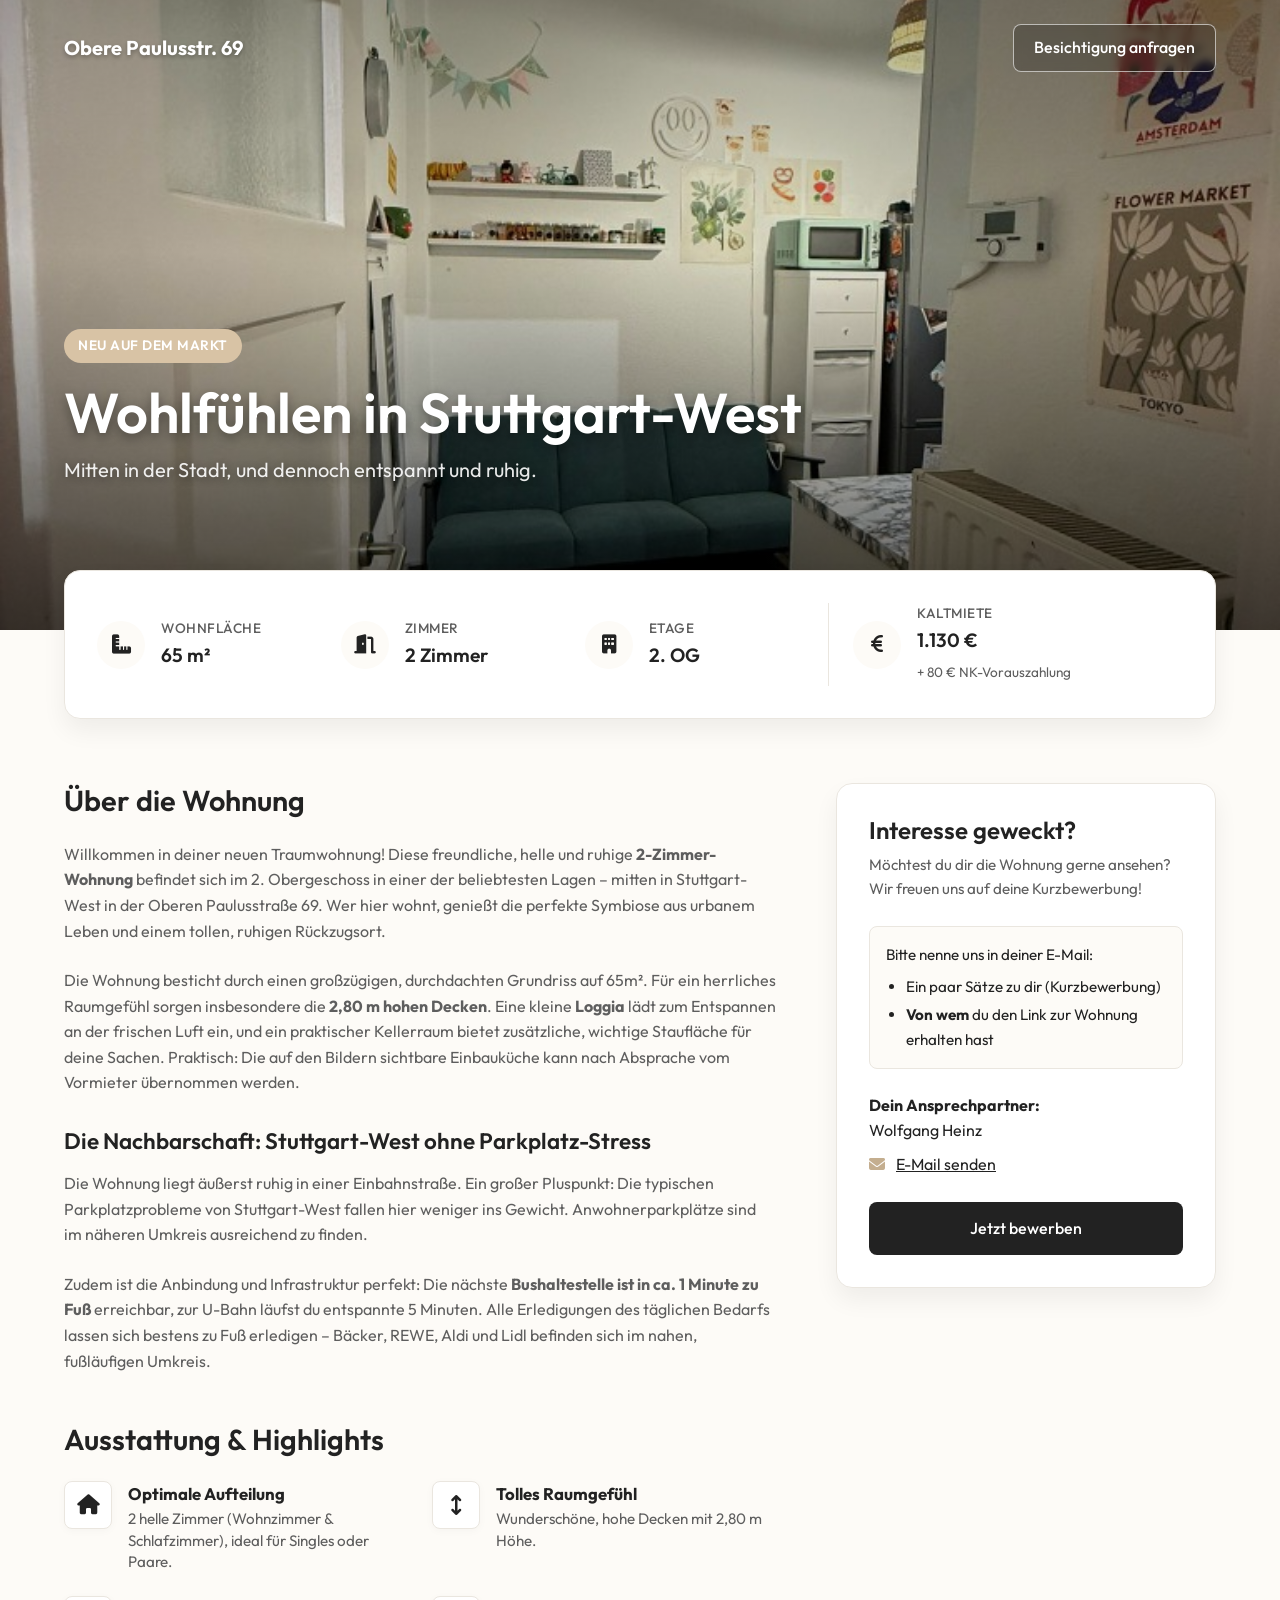
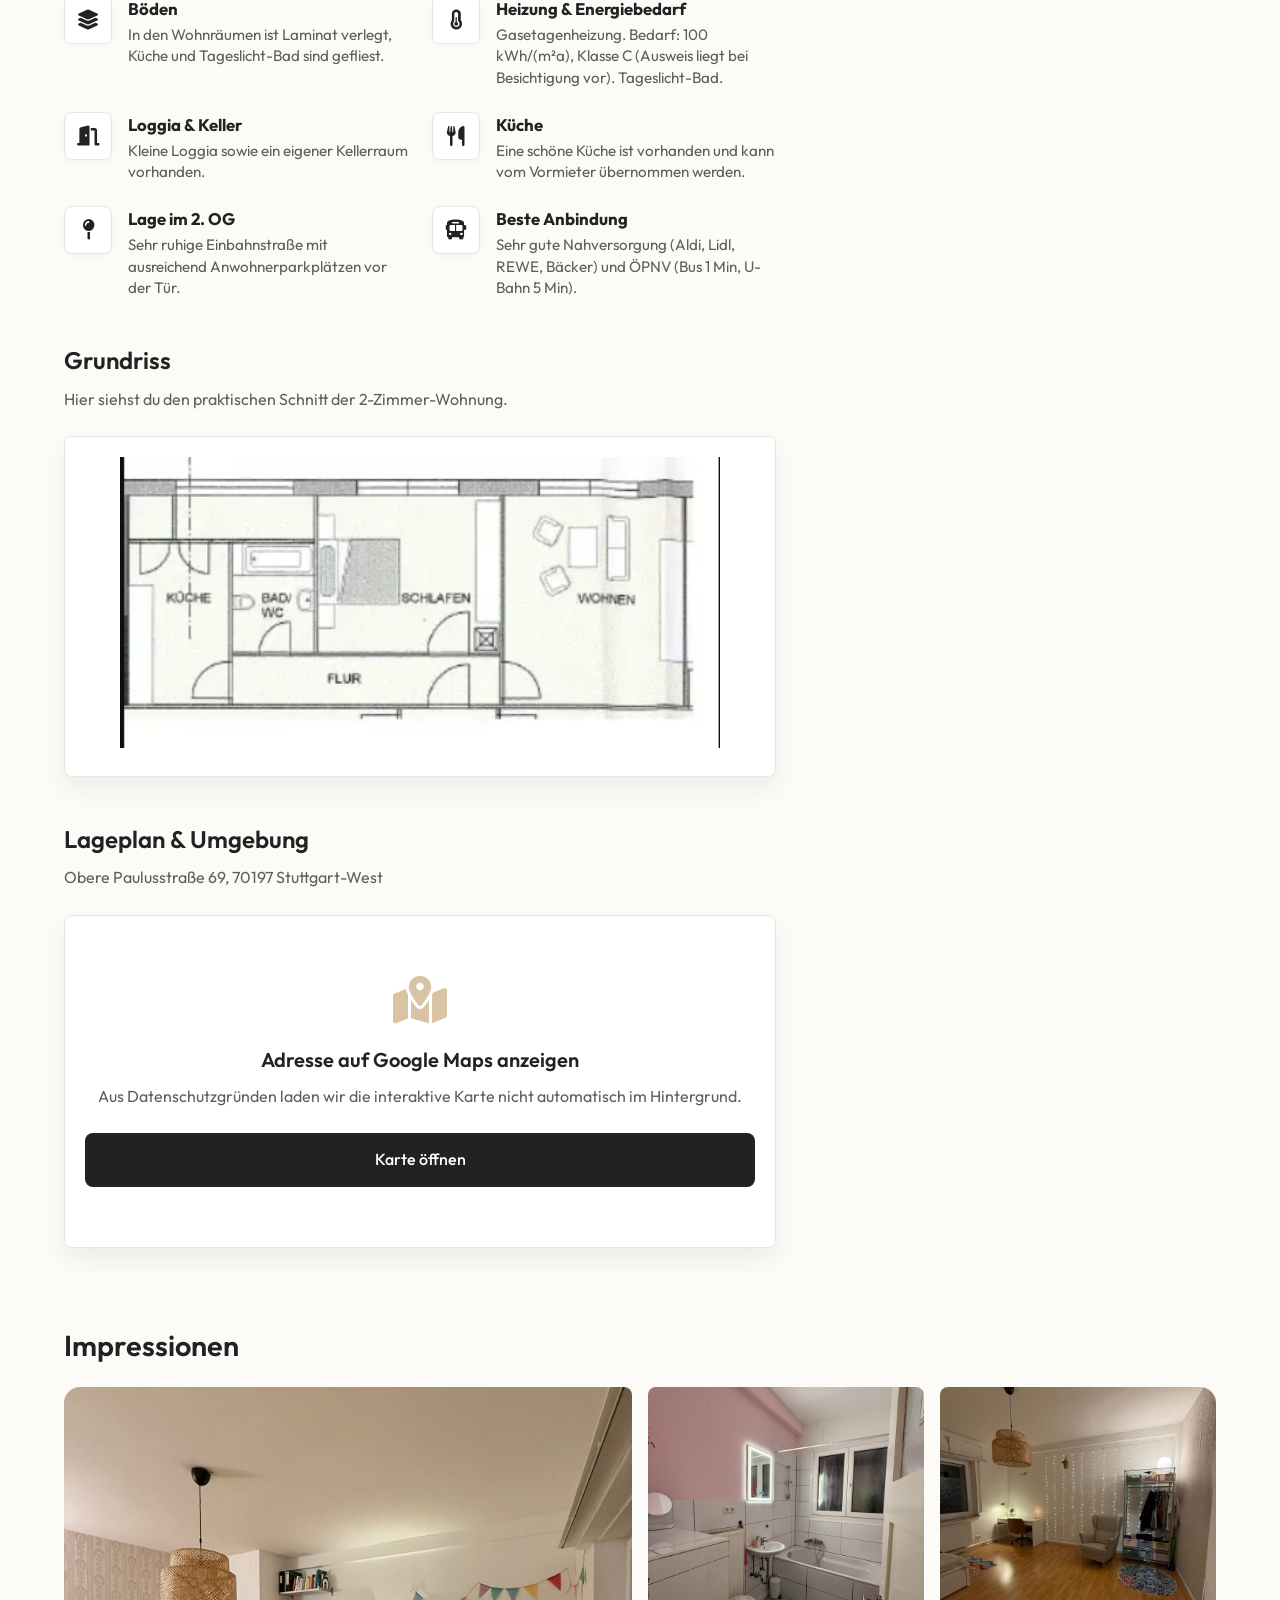
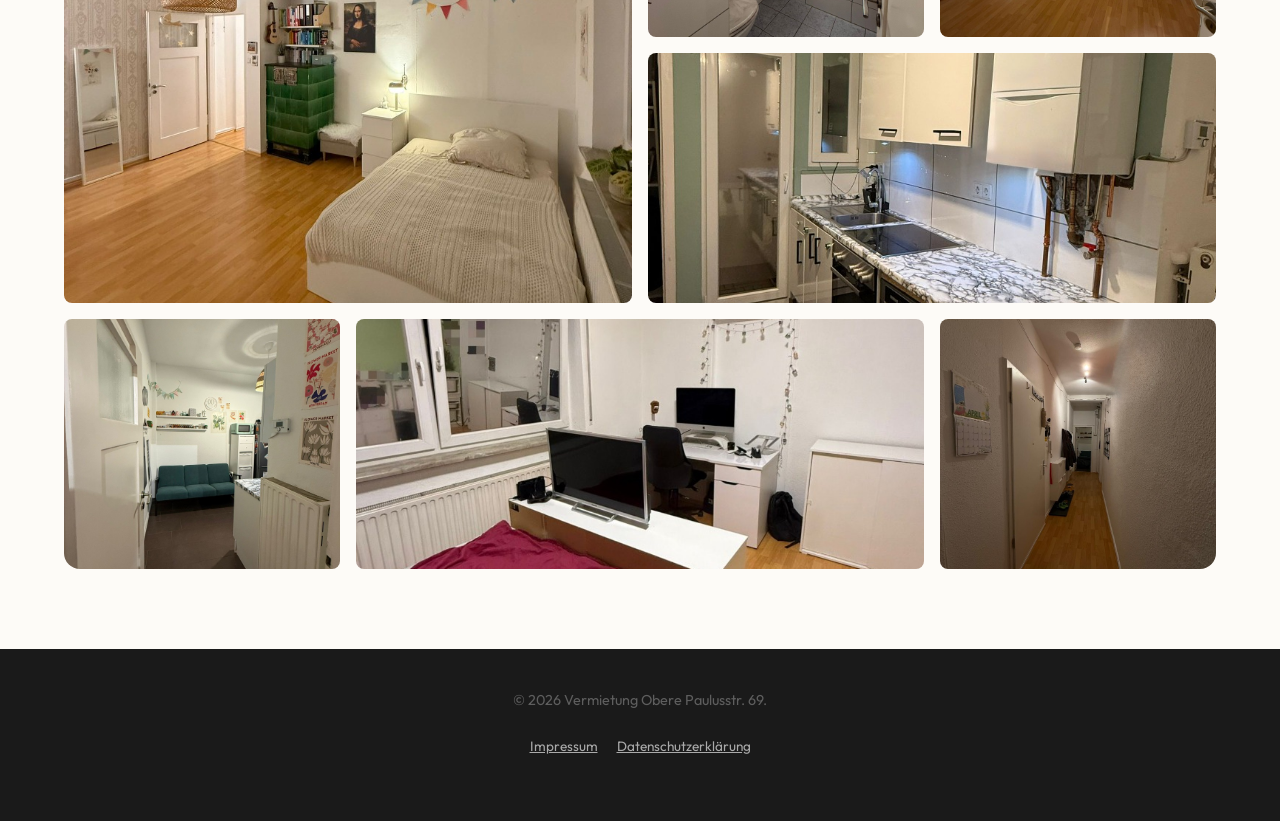
==== index.html @ cc0430ce "init property landingpage" ====
<!DOCTYPE html>
<html lang="de">
<head>
    <meta charset="UTF-8">
    <meta name="viewport" content="width=device-width, initial-scale=1.0">
    
    <!-- Open Graph (WhatsApp / iMessage Vorschaubild) -->
    <meta property="og:title" content="Traumwohnung in Stuttgart-West | 65m² | 2 Zimmer">
    <meta property="og:description" content="Moderne, helle 2-Zimmer-Wohnung im 2. OG in Stuttgart-West. 65qm, hohe Decken, Loggia. Jetzt ansehen!">
    <!-- WICHTIG: Ersetze 'DEINE_DOMAIN.de' durch die finale Webadresse, damit WhatsApp das Bild findet -->
    <meta property="og:image" content="https://DEINE_DOMAIN.de/hero_apartment_1775661954087.png">
    
    <title>Wohlfühlen in Stuttgart-West – Deine neue Traumwohnung</title>
    <meta name="description" content="Helle und ruhige 2-Zimmer-Wohnung, 65qm, 2. OG in Stuttgart-West (Obere Paulusstr. 69). Loggia, Keller, 2,8m Decken, Gasetagenheizung.">
    <!-- Google Fonts -->
    <link rel="preconnect" href="https://fonts.googleapis.com">
    <link rel="preconnect" href="https://fonts.gstatic.com" crossorigin>
    <link href="https://fonts.googleapis.com/css2?family=Outfit:wght@300;400;500;600;700&display=swap" rel="stylesheet">
    <!-- Font Awesome for Icons -->
    <link rel="stylesheet" href="https://cdnjs.cloudflare.com/ajax/libs/font-awesome/6.4.0/css/all.min.css">
    <!-- Custom CSS -->
    <link rel="stylesheet" href="styles.css">
</head>
<body>

    <!-- Header / Nav (Optional, minimalist) -->
    <header class="navbar">
        <div class="container nav-content">
            <div class="logo">Obere Paulusstr. 69</div>
            <a href="#kontakt" class="btn-primary-outline">Besichtigung anfragen</a>
        </div>
    </header>

    <!-- Hero Section -->
    <section class="hero">
        <div class="hero-image-container">
            <!-- Using Image 1 as Hero -->
            <img src="media__1775661708270.jpg" alt="Helles Wohnzimmer in Stuttgart-West" class="hero-image">
            <div class="hero-overlay"></div>
            <div class="hero-content container">
                <span class="badge">Neu auf dem Markt</span>
                <h1>Wohlfühlen in Stuttgart-West</h1>
                <p class="hero-subtitle">Mitten in der Stadt, und dennoch entspannt und ruhig.</p>
            </div>
        </div>
    </section>

    <!-- Quick Facts Box -->
    <div class="container">
        <div class="quick-facts">
            <div class="fact-item">
                <div class="fact-icon"><i class="fa-solid fa-ruler-combined"></i></div>
                <div class="fact-text">
                    <span class="fact-label">Wohnfläche</span>
                    <span class="fact-value">65 m²</span>
                </div>
            </div>
            <div class="fact-item">
                <div class="fact-icon"><i class="fa-solid fa-door-open"></i></div>
                <div class="fact-text">
                    <span class="fact-label">Zimmer</span>
                    <span class="fact-value">2 Zimmer</span>
                </div>
            </div>
            <div class="fact-item">
                <div class="fact-icon"><i class="fa-solid fa-building"></i></div>
                <div class="fact-text">
                    <span class="fact-label">Etage</span>
                    <span class="fact-value">2. OG</span>
                </div>
            </div>
            <div class="fact-item fact-price">
                <div class="fact-icon"><i class="fa-solid fa-euro-sign"></i></div>
                <div class="fact-text">
                    <span class="fact-label">Kaltmiete</span>
                    <span class="fact-value">1.130 € <br><small>+ 80 € NK-Vorauszahlung</small></span>
                </div>
            </div>
        </div>
    </div>

    <!-- Main Content Area -->
    <main class="container main-layout">
        <div class="content-left">
            <!-- Beschreibung -->
            <section class="description-section">
                <h2>Über die Wohnung</h2>
                <p>Willkommen in deiner neuen Traumwohnung! Diese freundliche, helle und ruhige <strong>2-Zimmer-Wohnung</strong> befindet sich im 2. Obergeschoss in einer der beliebtesten Lagen – mitten in Stuttgart-West in der Oberen Paulusstraße 69. Wer hier wohnt, genießt die perfekte Symbiose aus urbanem Leben und einem tollen, ruhigen Rückzugsort.</p>
                <p>Die Wohnung besticht durch einen großzügigen, durchdachten Grundriss auf 65m². Für ein herrliches Raumgefühl sorgen insbesondere die <strong>2,80 m hohen Decken</strong>. Eine kleine <strong>Loggia</strong> lädt zum Entspannen an der frischen Luft ein, und ein praktischer Kellerraum bietet zusätzliche, wichtige Staufläche für deine Sachen. Praktisch: Die auf den Bildern sichtbare Einbauküche kann nach Absprache vom Vormieter übernommen werden.</p>
                
                <h3>Die Nachbarschaft: Stuttgart-West ohne Parkplatz-Stress</h3>
                <p>Die Wohnung liegt äußerst ruhig in einer Einbahnstraße. Ein großer Pluspunkt: Die typischen Parkplatzprobleme von Stuttgart-West fallen hier weniger ins Gewicht. Anwohnerparkplätze sind im näheren Umkreis ausreichend zu finden.</p>
                <p>Zudem ist die Anbindung und Infrastruktur perfekt: Die nächste <strong>Bushaltestelle ist in ca. 1 Minute zu Fuß</strong> erreichbar, zur U-Bahn läufst du entspannte 5 Minuten. Alle Erledigungen des täglichen Bedarfs lassen sich bestens zu Fuß erledigen – Bäcker, REWE, Aldi und Lidl befinden sich im nahen, fußläufigen Umkreis.</p>
            </section>

            <!-- Ausstattungs-Liste -->
            <section class="features-section">
                <h2>Ausstattung & Highlights</h2>
                <div class="features-grid">
                    <div class="feature-item">
                        <i class="fa-solid fa-house"></i>
                        <div class="feature-content">
                            <strong>Optimale Aufteilung</strong>
                            <span>2 helle Zimmer (Wohnzimmer & Schlafzimmer), ideal für Singles oder Paare.</span>
                        </div>
                    </div>
                    <div class="feature-item">
                        <i class="fa-solid fa-arrows-up-down"></i>
                        <div class="feature-content">
                            <strong>Tolles Raumgefühl</strong>
                            <span>Wunderschöne, hohe Decken mit 2,80 m Höhe.</span>
                        </div>
                    </div>
                    <div class="feature-item">
                        <i class="fa-solid fa-layer-group"></i>
                        <div class="feature-content">
                            <strong>Böden</strong>
                            <span>In den Wohnräumen ist Laminat verlegt, Küche und Tageslicht-Bad sind gefliest.</span>
                        </div>
                    </div>
                    <div class="feature-item">
                        <i class="fa-solid fa-temperature-half"></i>
                        <div class="feature-content">
                            <strong>Heizung & Energiebedarf</strong>
                            <span>Gasetagenheizung. Bedarf: 100 kWh/(m²a), Klasse C (Ausweis liegt bei Besichtigung vor). Tageslicht-Bad.</span>
                        </div>
                    </div>
                    <div class="feature-item">
                        <i class="fa-solid fa-door-open"></i>
                        <div class="feature-content">
                            <strong>Loggia & Keller</strong>
                            <span>Kleine Loggia sowie ein eigener Kellerraum vorhanden.</span>
                        </div>
                    </div>
                    <div class="feature-item">
                        <i class="fa-solid fa-utensils"></i>
                        <div class="feature-content">
                            <strong>Küche</strong>
                            <span>Eine schöne Küche ist vorhanden und kann vom Vormieter übernommen werden.</span>
                        </div>
                    </div>
                    <div class="feature-item">
                        <i class="fa-solid fa-map-pin"></i>
                        <div class="feature-content">
                            <strong>Lage im 2. OG</strong>
                            <span>Sehr ruhige Einbahnstraße mit ausreichend Anwohnerparkplätzen vor der Tür.</span>
                        </div>
                    </div>
                    <div class="feature-item">
                        <i class="fa-solid fa-bus"></i>
                        <div class="feature-content">
                            <strong>Beste Anbindung</strong>
                            <span>Sehr gute Nahversorgung (Aldi, Lidl, REWE, Bäcker) und ÖPNV (Bus 1 Min, U-Bahn 5 Min).</span>
                        </div>
                    </div>
                </div>
            </section>

            <!-- Grundriss -->
            <section class="floorplan-section" style="margin-top: 48px;">
                <h2>Grundriss</h2>
                <p>Hier siehst du den praktischen Schnitt der 2-Zimmer-Wohnung.</p>
                <div style="border-radius: 8px; overflow: hidden; box-shadow: var(--box-shadow); border: 1px solid var(--border-color); text-align: center; background-color: white; padding: 20px;">
                    <img src="media__1775673850440.png" alt="Grundriss der Wohnung" style="width: 100%; max-width: 600px; display: inline-block;">
                </div>
            </section>

            <!-- Lageplan -->
            <section class="map-section" style="margin-top: 48px;">
                <h2>Lageplan & Umgebung</h2>
                <p>Obere Paulusstraße 69, 70197 Stuttgart-West</p>
                <div style="border-radius: 8px; overflow: hidden; box-shadow: var(--box-shadow); border: 1px solid var(--border-color); background-color: var(--surface-color); text-align: center; padding: 60px 20px;">
                    <i class="fa-solid fa-map-location-dot" style="font-size: 3rem; color: var(--accent-color); margin-bottom: 24px;"></i>
                    <h3 style="margin-bottom: 12px; font-size: 1.25rem;">Adresse auf Google Maps anzeigen</h3>
                    <p style="color: var(--text-secondary); margin-bottom: 24px;">Aus Datenschutzgründen laden wir die interaktive Karte nicht automatisch im Hintergrund.</p>
                    <a href="https://maps.google.com/maps?q=Obere+Paulusstra%C3%9Fe+69,+70197+Stuttgart" target="_blank" rel="noopener noreferrer" class="btn-primary" style="display: inline-block;">Karte öffnen</a>
                </div>
            </section>
        </div>

        <div class="content-right" id="kontakt">
            <!-- Kontakt Box -->
            <div class="contact-card">
                <h3>Interesse geweckt?</h3>
                <p>Möchtest du dir die Wohnung gerne ansehen? Wir freuen uns auf deine Kurzbewerbung!</p>
                
                <div style="margin-top: 20px; margin-bottom: 24px; font-size: 0.95rem; background-color: var(--bg-color); padding: 16px; border-radius: 8px; border: 1px solid var(--border-color);">
                    Bitte nenne uns in deiner E-Mail:
                    <ul style="margin-top: 8px; padding-left: 20px; color: var(--text-primary);">
                        <li style="margin-bottom: 4px;">Ein paar Sätze zu dir (Kurzbewerbung)</li>
                        <li><strong>Von wem</strong> du den Link zur Wohnung erhalten hast</li>
                    </ul>
                </div>
                
                <div style="margin-bottom: 24px;">
                    <strong>Dein Ansprechpartner:</strong><br>
                    Wolfgang Heinz<br>
                    <span style="display:inline-block; margin-top: 8px;">
                        <i class="fa-solid fa-envelope" style="color: var(--accent-hover);"></i> 
                        <a href="mailto:wohnung@b-log.de?subject=Bewerbung%20Wohnung%20Obere%20Paulusstr.%2069&body=Hallo%20Herr%20Heinz%2C%0D%0A%0D%0Aich%20interessiere%20mich%20f%C3%BCr%20die%20Wohnung.%0D%0A%0D%0A---%0D%0AMeine%20Kurzbewerbung%3A%0D%0A(bitte%20hier%20ausf%C3%BCllen)%0D%0A%0D%0A%0D%0AIch%20wurde%20auf%20die%20Wohnung%20aufmerksam%20gemacht%20von%20(Vorname%20Nachname)%3A%0D%0A...%0D%0A---%0D%0A%0D%0AViele%20Gr%C3%BC%C3%9Fe%0D%0A" style="color: var(--text-primary); text-decoration: underline; margin-left: 8px;">E-Mail senden</a>
                    </span>
                </div>
                
                <a href="mailto:wohnung@b-log.de?subject=Bewerbung%20Wohnung%20Obere%20Paulusstr.%2069&body=Hallo%20Herr%20Heinz%2C%0D%0A%0D%0Aich%20interessiere%20mich%20f%C3%BCr%20die%20Wohnung.%0D%0A%0D%0A---%0D%0AMeine%20Kurzbewerbung%3A%0D%0A(bitte%20hier%20ausf%C3%BCllen)%0D%0A%0D%0A%0D%0AIch%20wurde%20auf%20die%20Wohnung%20aufmerksam%20gemacht%20von%20(Vorname%20Nachname)%3A%0D%0A...%0D%0A---%0D%0A%0D%0AViele%20Gr%C3%BC%C3%9Fe%0D%0A" class="btn-primary" style="display: block; text-align: center;">Jetzt bewerben</a>
            </div>
        </div>
    </main>

    <!-- Bilder-Galerie -->
    <section class="gallery-section container">
        <h2>Impressionen</h2>
        <div class="gallery-grid">
            <div class="gallery-item item-main">
                <img src="media__1775661708303.jpg" alt="Wohndetail">
            </div>
            <div class="gallery-item">
                <img src="media__1775661708313.jpg" alt="Wohndetail">
            </div>
            <div class="gallery-item">
                <img src="media__1775661708344.jpg" alt="Wohndetail">
            </div>
            <div class="gallery-item item-wide">
                <img src="media__1775661708350.jpg" alt="Wohndetail">
            </div>
            <div class="gallery-item">
                <img src="media__1775661708270.jpg" alt="Wohndetail">
            </div>
            <div class="gallery-item item-wide">
                <img src="media__1775674872232.jpg" alt="Wohndetail">
            </div>
            <div class="gallery-item">
                <img src="media__1775674937672.jpg" alt="Wohndetail">
            </div>
        </div>
    </section>

    <!-- Footer -->
    <footer>
        <div class="container">
            <p>&copy; 2026 Vermietung Obere Paulusstr. 69.</p>
            <p style="margin-top: 8px; font-size: 0.85rem;">
                <a href="impressum.html" style="color: #aaa; margin-right: 16px; text-decoration: underline;">Impressum</a>
                <a href="datenschutz.html" style="color: #aaa; text-decoration: underline;">Datenschutzerklärung</a>
            </p>
        </div>
    </footer>

</body>
</html>
---- styles.css ----
/* CSS Variables for elegant Airbnb/Real-Estate modern look */
:root {
    --bg-color: #fdfbf7;        /* Warm white background */
    --surface-color: #ffffff;   /* Pure white for cards */
    --text-primary: #222222;    /* Anthracite for primary text */
    --text-secondary: #5e5e5e;  /* Lighter grey for secondary text */
    --accent-color: #d8c3a5;    /* Soft beige/sand accent */
    --accent-hover: #c4ae8f;
    --border-color: #eae6df;
    --border-radius: 16px;
    --box-shadow: 0 12px 24px rgba(0, 0, 0, 0.06);
    --transition: all 0.3s ease;
}

* {
    margin: 0;
    padding: 0;
    box-sizing: border-box;
}

body {
    font-family: 'Outfit', sans-serif;
    background-color: var(--bg-color);
    color: var(--text-primary);
    line-height: 1.6;
    -webkit-font-smoothing: antialiased;
}

h1, h2, h3, h4 {
    font-weight: 600;
    line-height: 1.2;
    margin-bottom: 0.5em;
    color: var(--text-primary);
}

p {
    margin-bottom: 1.5rem;
    color: var(--text-secondary);
}

a {
    text-decoration: none;
    color: var(--text-primary);
}

.container {
    max-width: 1200px;
    margin: 0 auto;
    padding: 0 24px;
}

/* Base Buttons */
.btn-primary, .btn-primary-outline {
    display: inline-block;
    padding: 14px 24px;
    border-radius: 8px;
    font-weight: 500;
    font-size: 1rem;
    cursor: pointer;
    transition: var(--transition);
    text-align: center;
    border: none;
}

.btn-primary {
    background-color: var(--text-primary);
    color: #fff;
    width: 100%;
}

.btn-primary:hover {
    background-color: #000;
    transform: translateY(-2px);
}

.btn-primary-outline {
    background-color: transparent;
    border: 1px solid var(--border-color);
    color: var(--text-primary);
    padding: 10px 20px;
}

.btn-primary-outline:hover {
    border-color: var(--text-primary);
    background-color: #fafafa;
}

/* Navigation */
.navbar {
    position: absolute;
    top: 0;
    width: 100%;
    z-index: 10;
    padding: 24px 0;
}

.nav-content {
    display: flex;
    justify-content: space-between;
    align-items: center;
}

.logo {
    font-size: 1.25rem;
    font-weight: 700;
    color: #fff;
    text-shadow: 0 2px 4px rgba(0,0,0,0.3);
}

.navbar .btn-primary-outline {
    color: #fff;
    border-color: rgba(255,255,255,0.6);
    background-color: rgba(0,0,0,0.2);
    backdrop-filter: blur(4px);
}
.navbar .btn-primary-outline:hover {
    background-color: #fff;
    color: var(--text-primary);
    border-color: #fff;
}

/* Hero Section */
.hero {
    position: relative;
    height: 70vh;
    min-height: 500px;
    margin-bottom: -60px; /* Pull quick facts up */
}

.hero-image-container {
    width: 100%;
    height: 100%;
    position: relative;
}

.hero-image {
    width: 100%;
    height: 100%;
    object-fit: cover;
}

.hero-overlay {
    position: absolute;
    top: 0;
    left: 0;
    width: 100%;
    height: 100%;
    background: linear-gradient(to bottom, rgba(0,0,0,0.3) 0%, rgba(0,0,0,0.1) 40%, rgba(0,0,0,0.6) 100%);
}

.hero-content {
    position: absolute;
    bottom: 120px;
    left: 0;
    right: 0;
    color: #fff;
}

.badge {
    background-color: var(--accent-color);
    color: #fff;
    padding: 6px 14px;
    border-radius: 20px;
    font-size: 0.85rem;
    font-weight: 600;
    text-transform: uppercase;
    letter-spacing: 0.5px;
    display: inline-block;
    margin-bottom: 16px;
}

.hero h1 {
    color: #fff;
    font-size: 3.5rem;
    margin-bottom: 8px;
    text-shadow: 0 4px 12px rgba(0,0,0,0.4);
}

.hero-subtitle {
    font-size: 1.25rem;
    color: rgba(255,255,255,0.9);
    text-shadow: 0 2px 8px rgba(0,0,0,0.4);
}

/* Quick Facts */
.quick-facts {
    position: relative;
    z-index: 5;
    background-color: var(--surface-color);
    border-radius: var(--border-radius);
    padding: 32px;
    box-shadow: var(--box-shadow);
    display: flex;
    justify-content: space-between;
    flex-wrap: wrap;
    gap: 24px;
    border: 1px solid var(--border-color);
}

.fact-item {
    display: flex;
    align-items: center;
    gap: 16px;
    flex: 1;
    min-width: 180px;
}

.fact-item.fact-price {
    flex: 1.5;
    border-left: 1px solid var(--border-color);
    padding-left: 24px;
}

.fact-icon {
    width: 48px;
    height: 48px;
    background-color: var(--bg-color);
    border-radius: 50%;
    display: flex;
    align-items: center;
    justify-content: center;
    font-size: 1.2rem;
    color: var(--text-primary);
}

.fact-text {
    display: flex;
    flex-direction: column;
}

.fact-label {
    font-size: 0.85rem;
    color: var(--text-secondary);
    text-transform: uppercase;
    letter-spacing: 0.5px;
    font-weight: 500;
}

.fact-value {
    font-size: 1.2rem;
    font-weight: 600;
    color: var(--text-primary);
}
.fact-value small {
    font-size: 0.85rem;
    font-weight: 400;
    color: var(--text-secondary);
}

/* Main Layout */
.main-layout {
    display: flex;
    gap: 60px;
    margin-top: 64px;
    margin-bottom: 80px;
}

.content-left {
    flex: 1;
}

.content-right {
    width: 380px;
    flex-shrink: 0;
}

/* Description & Features */
.description-section h2, .features-section h2 {
    font-size: 1.8rem;
    margin-bottom: 24px;
}

.description-section h3 {
    font-size: 1.4rem;
    margin-top: 32px;
    margin-bottom: 16px;
}

.features-section {
    margin-top: 48px;
}

.features-grid {
    display: grid;
    grid-template-columns: repeat(auto-fit, minmax(260px, 1fr));
    gap: 24px;
    margin-top: 16px;
}

.feature-item {
    display: flex;
    align-items: flex-start;
    gap: 16px;
}

.feature-item i {
    font-size: 1.25rem;
    color: var(--text-primary);
    background-color: var(--surface-color);
    border: 1px solid var(--border-color);
    border-radius: 8px;
    width: 48px;
    height: 48px;
    display: flex;
    align-items: center;
    justify-content: center;
    flex-shrink: 0;
    box-shadow: 0 2px 8px rgba(0,0,0,0.03);
}

.feature-content {
    display: flex;
    flex-direction: column;
    gap: 4px;
    padding-top: 2px;
}

.feature-content strong {
    font-size: 1.05rem;
    color: var(--text-primary);
    line-height: 1.3;
}

.feature-content span {
    font-size: 0.95rem;
    color: var(--text-secondary);
    line-height: 1.4;
}

/* Contact Card */
.contact-card {
    background-color: var(--surface-color);
    border: 1px solid var(--border-color);
    border-radius: var(--border-radius);
    padding: 32px;
    box-shadow: var(--box-shadow);
    position: sticky;
    top: 32px;
}

.contact-card h3 {
    font-size: 1.5rem;
    margin-bottom: 8px;
}

.contact-card > p {
    font-size: 0.95rem;
    margin-bottom: 24px;
}

.form-group {
    margin-bottom: 20px;
}

.form-group label {
    display: block;
    font-size: 0.9rem;
    font-weight: 500;
    margin-bottom: 8px;
}

.form-group input,
.form-group textarea {
    width: 100%;
    padding: 12px 16px;
    border: 1px solid var(--border-color);
    border-radius: 8px;
    font-family: inherit;
    font-size: 1rem;
    background-color: var(--bg-color);
    transition: var(--transition);
}

.form-group input:focus,
.form-group textarea:focus {
    outline: none;
    border-color: var(--text-primary);
    background-color: #fff;
}

.form-disclaimer {
    font-size: 0.8rem;
    text-align: center;
    margin-top: 16px;
    margin-bottom: 0;
}

/* Gallery Section */
.gallery-section {
    margin-bottom: 80px;
}

.gallery-section h2 {
    font-size: 1.8rem;
    margin-bottom: 24px;
}

.gallery-grid {
    display: grid;
    grid-template-columns: repeat(4, 1fr);
    grid-auto-rows: 250px;
    gap: 16px;
    border-radius: var(--border-radius);
    overflow: hidden;
}

.gallery-item {
    position: relative;
    overflow: hidden;
    border-radius: 8px;
}

.gallery-item img {
    width: 100%;
    height: 100%;
    object-fit: cover;
    transition: transform 0.5s ease;
}

.gallery-item:hover img {
    transform: scale(1.05);
}

/* Masonry approximation */
.item-main {
    grid-column: span 2;
    grid-row: span 2;
}
.item-wide {
    grid-column: span 2;
}

/* Footer */
footer {
    background-color: #1a1a1a;
    color: #888;
    padding: 40px 0;
    text-align: center;
    font-size: 0.9rem;
}

/* Responsive Design */
@media (max-width: 1024px) {
    .main-layout {
        flex-direction: column;
    }
    .content-right {
        width: 100%;
    }
    .contact-card {
        position: relative;
        top: 0;
    }
    .fact-item.fact-price {
        border-left: none;
        padding-left: 0;
    }
}

@media (max-width: 768px) {
    .hero h1 {
        font-size: 2.5rem;
    }
    .quick-facts {
        padding: 24px;
        flex-direction: column;
    }
    .fact-item {
        width: 100%;
    }
    .gallery-grid {
        grid-template-columns: 1fr 1fr;
        grid-auto-rows: 200px;
    }
    .item-main, .item-wide {
        grid-column: span 2;
    }
}

@media (max-width: 480px) {
    .gallery-grid {
        grid-template-columns: 1fr;
    }
    .item-main, .item-wide {
        grid-column: span 1;
    }
}
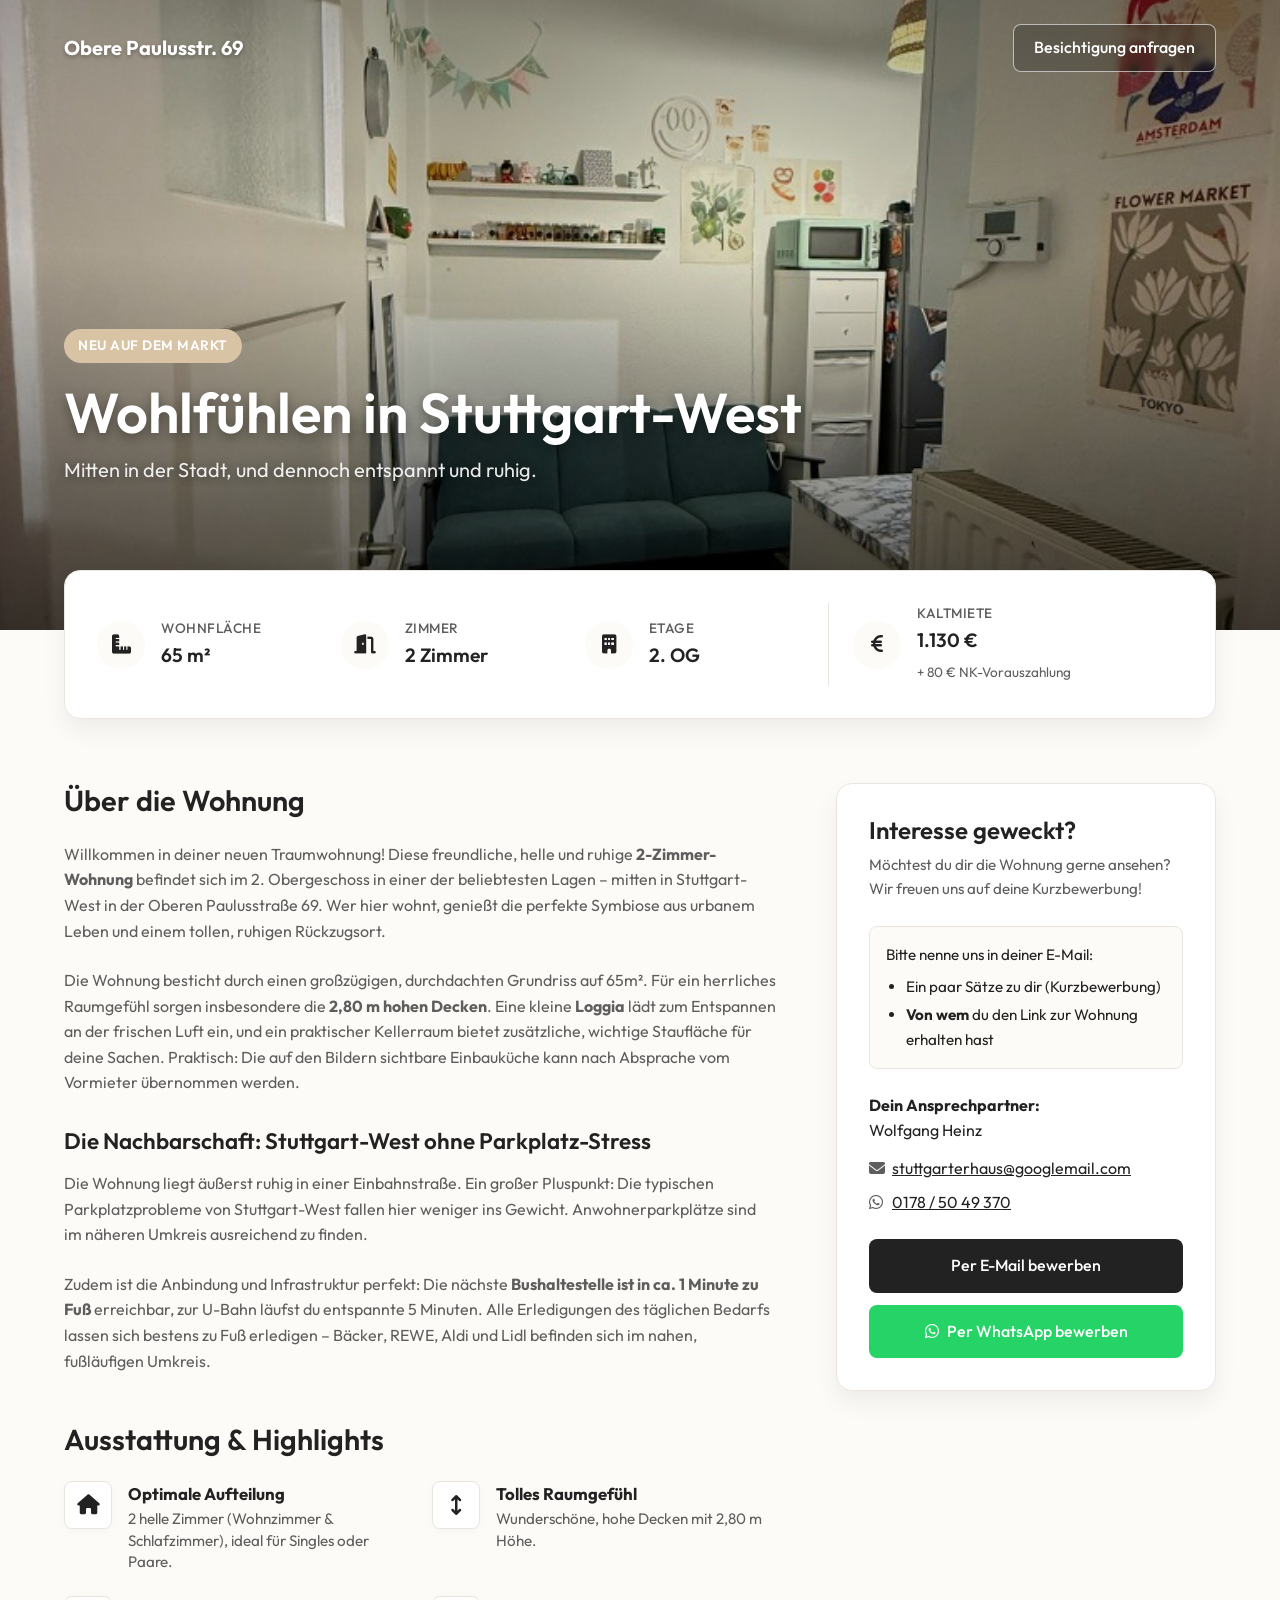
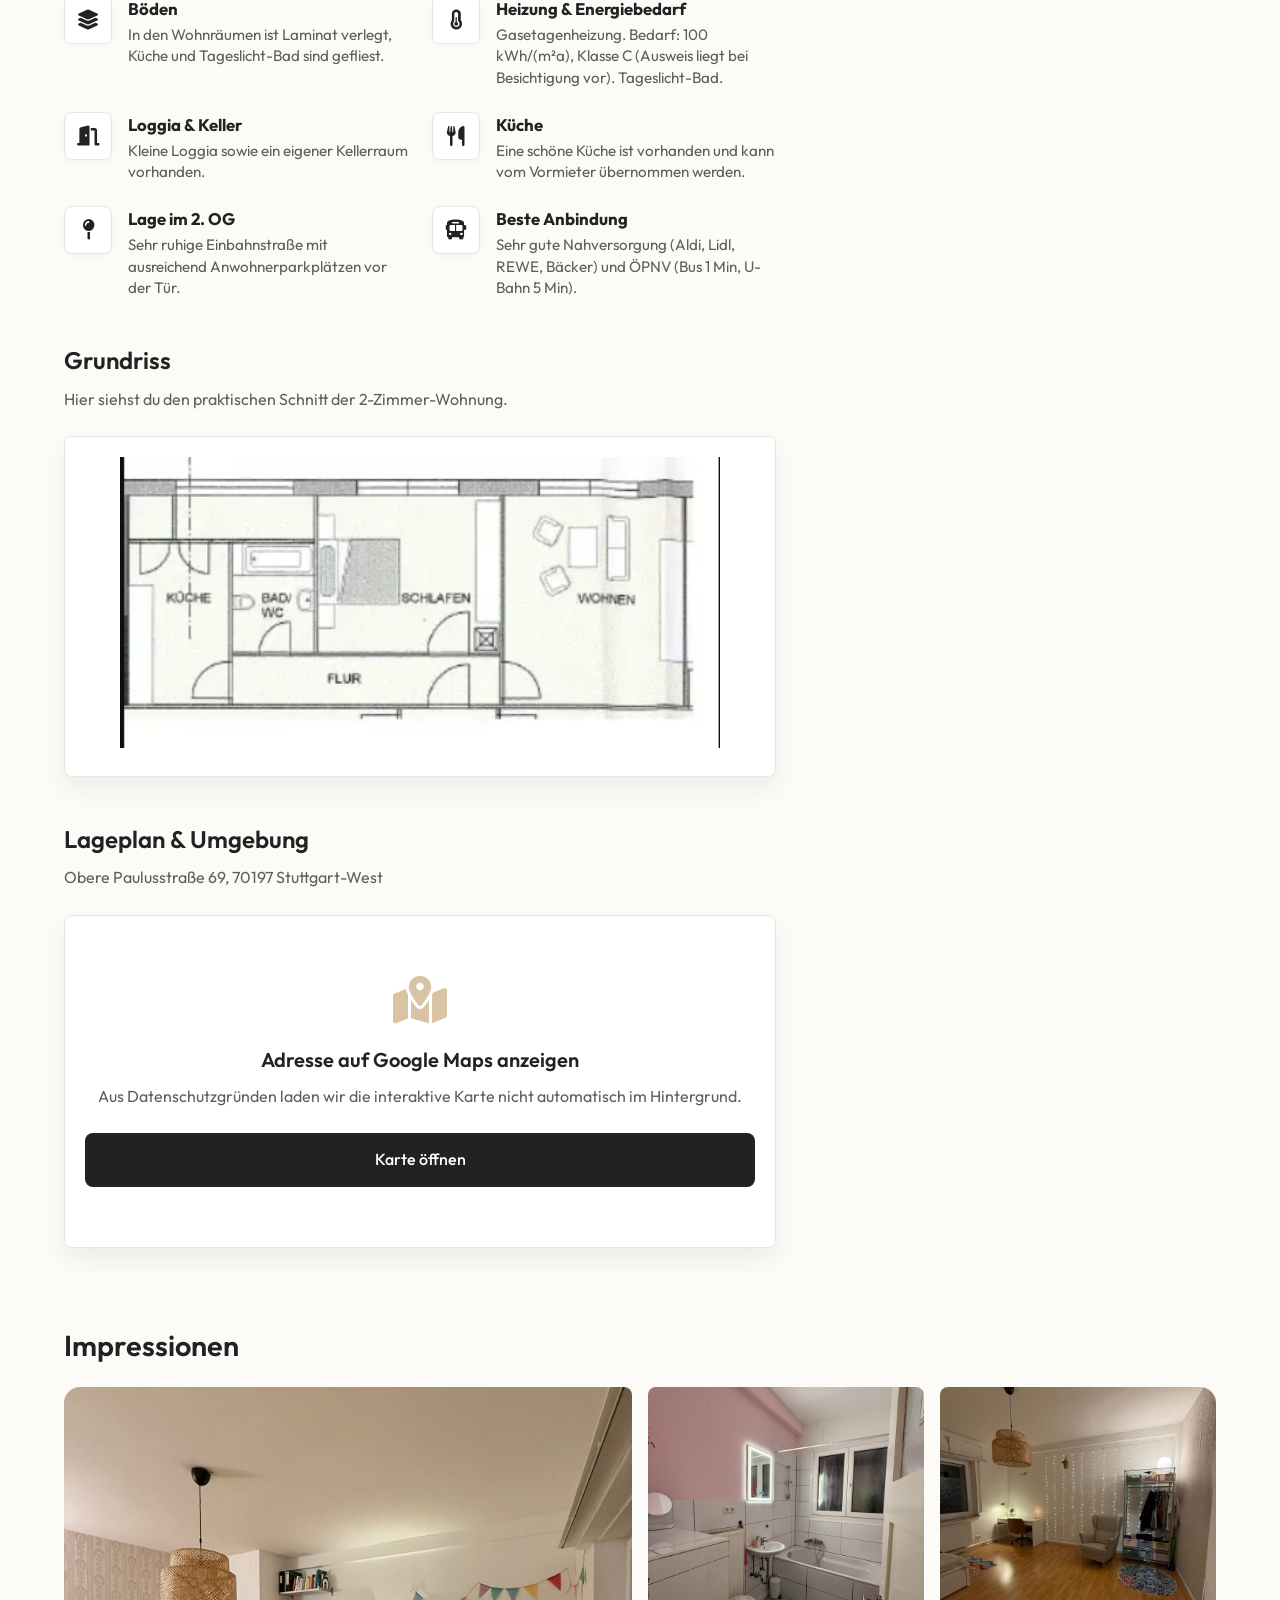
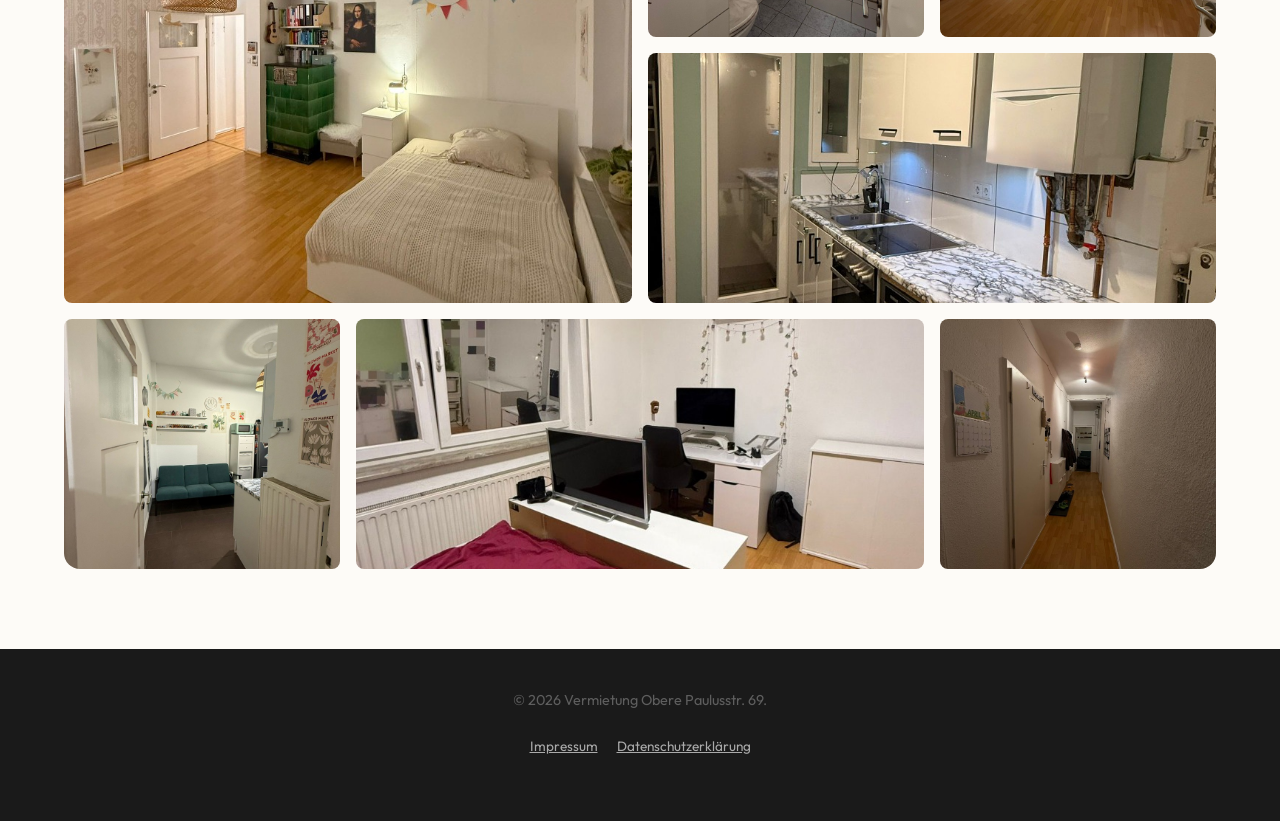
==== commit 3b6d493c: "Add WhatsApp contact option" ====
--- a/index.html
+++ b/index.html
@@ -195,13 +195,25 @@
                 <div style="margin-bottom: 24px;">
                     <strong>Dein Ansprechpartner:</strong><br>
                     Wolfgang Heinz<br>
-                    <span style="display:inline-block; margin-top: 8px;">
-                        <i class="fa-solid fa-envelope" style="color: var(--accent-hover);"></i> 
-                        <a href="mailto:wohnung@b-log.de?subject=Bewerbung%20Wohnung%20Obere%20Paulusstr.%2069&body=Hallo%20Herr%20Heinz%2C%0D%0A%0D%0Aich%20interessiere%20mich%20f%C3%BCr%20die%20Wohnung.%0D%0A%0D%0A---%0D%0AMeine%20Kurzbewerbung%3A%0D%0A(bitte%20hier%20ausf%C3%BCllen)%0D%0A%0D%0A%0D%0AIch%20wurde%20auf%20die%20Wohnung%20aufmerksam%20gemacht%20von%20(Vorname%20Nachname)%3A%0D%0A...%0D%0A---%0D%0A%0D%0AViele%20Gr%C3%BC%C3%9Fe%0D%0A" style="color: var(--text-primary); text-decoration: underline; margin-left: 8px;">E-Mail senden</a>
-                    </span>
-                </div>
-                
-                <a href="mailto:wohnung@b-log.de?subject=Bewerbung%20Wohnung%20Obere%20Paulusstr.%2069&body=Hallo%20Herr%20Heinz%2C%0D%0A%0D%0Aich%20interessiere%20mich%20f%C3%BCr%20die%20Wohnung.%0D%0A%0D%0A---%0D%0AMeine%20Kurzbewerbung%3A%0D%0A(bitte%20hier%20ausf%C3%BCllen)%0D%0A%0D%0A%0D%0AIch%20wurde%20auf%20die%20Wohnung%20aufmerksam%20gemacht%20von%20(Vorname%20Nachname)%3A%0D%0A...%0D%0A---%0D%0A%0D%0AViele%20Gr%C3%BC%C3%9Fe%0D%0A" class="btn-primary" style="display: block; text-align: center;">Jetzt bewerben</a>
+                    <div style="margin-top: 12px; display: flex; flex-direction: column; gap: 8px;">
+                        <span>
+                            <i class="fa-solid fa-envelope" style="color: var(--text-secondary); width: 20px;"></i> 
+                            <a href="mailto:stuttgarterhaus@googlemail.com?subject=Bewerbung%20Wohnung%20Obere%20Paulusstr.%2069&body=Hallo%20Herr%20Heinz%2C%0D%0A%0D%0Aich%20interessiere%20mich%20f%C3%BCr%20die%20Wohnung.%0D%0A%0D%0A---%0D%0AMeine%20Kurzbewerbung%3A%0D%0A(bitte%20hier%20ausf%C3%BCllen)%0D%0A%0D%0A%0D%0AIch%20wurde%20auf%20die%20Wohnung%20aufmerksam%20gemacht%20von%20(Vorname%20Nachname)%3A%0D%0A...%0D%0A---%0D%0A%0D%0AViele%20Gr%C3%BC%C3%9Fe%0D%0A" style="color: var(--text-primary); text-decoration: underline;">stuttgarterhaus@googlemail.com</a>
+                        </span>
+                        <span>
+                            <i class="fa-brands fa-whatsapp" style="color: var(--text-secondary); width: 20px;"></i> 
+                            <a href="https://wa.me/491785049370?text=Hallo%20Herr%20Heinz%2C%0A%0Aich%20interessiere%20mich%20f%C3%BCr%20die%20Wohnung%20(Obere%20Paulusstr.%2069).%0A%0A---%0AMeine%20Kurzbewerbung%3A%0A(bitte%20ausf%C3%BCllen)%0A%0AIch%20wurde%20auf%20die%20Wohnung%20aufmerksam%20gemacht%20von%20(Vorname%20Nachname)%3A%0A...%0A---" target="_blank" rel="noopener noreferrer" style="color: var(--text-primary); text-decoration: underline;">0178 / 50 49 370</a>
+                        </span>
+                    </div>
+                </div>
+                
+                <div style="display: flex; flex-direction: column; gap: 12px;">
+                    <a href="mailto:stuttgarterhaus@googlemail.com?subject=Bewerbung%20Wohnung%20Obere%20Paulusstr.%2069&body=Hallo%20Herr%20Heinz%2C%0D%0A%0D%0Aich%20interessiere%20mich%20f%C3%BCr%20die%20Wohnung.%0D%0A%0D%0A---%0D%0AMeine%20Kurzbewerbung%3A%0D%0A(bitte%20hier%20ausf%C3%BCllen)%0D%0A%0D%0A%0D%0AIch%20wurde%20auf%20die%20Wohnung%20aufmerksam%20gemacht%20von%20(Vorname%20Nachname)%3A%0D%0A...%0D%0A---%0D%0A%0D%0AViele%20Gr%C3%BC%C3%9Fe%0D%0A" class="btn-primary" style="display: block; text-align: center;">Per E-Mail bewerben</a>
+                    
+                    <a href="https://wa.me/491785049370?text=Hallo%20Herr%20Heinz%2C%0A%0Aich%20interessiere%20mich%20f%C3%BCr%20die%20Wohnung%20(Obere%20Paulusstr.%2069).%0A%0A---%0AMeine%20Kurzbewerbung%3A%0A(bitte%20ausf%C3%BCllen)%0A%0AIch%20wurde%20auf%20die%20Wohnung%20aufmerksam%20gemacht%20von%20(Vorname%20Nachname)%3A%0A...%0A---" target="_blank" rel="noopener noreferrer" class="btn-primary" style="display: block; text-align: center; background-color: #25D366; border-color: #25D366; color: white;">
+                        <i class="fa-brands fa-whatsapp" style="margin-right: 8px;"></i>Per WhatsApp bewerben
+                    </a>
+                </div>
             </div>
         </div>
     </main>
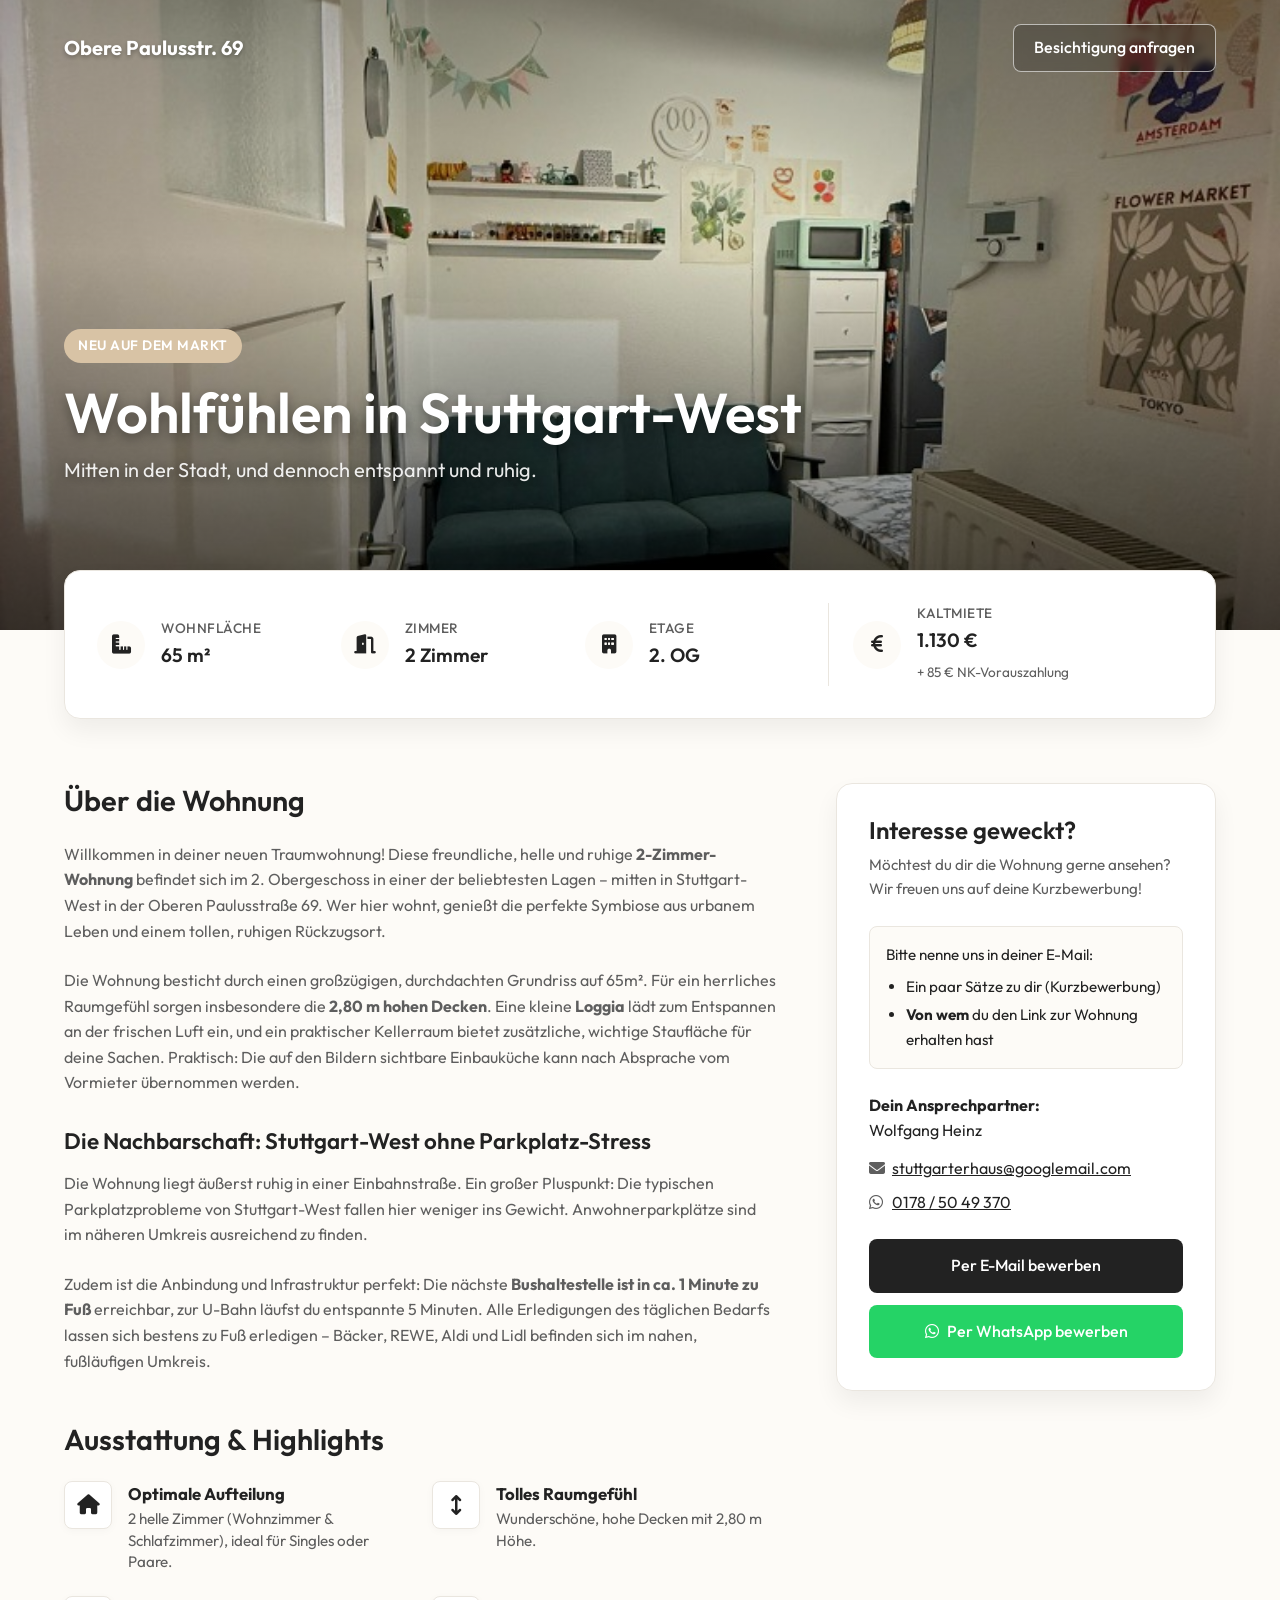
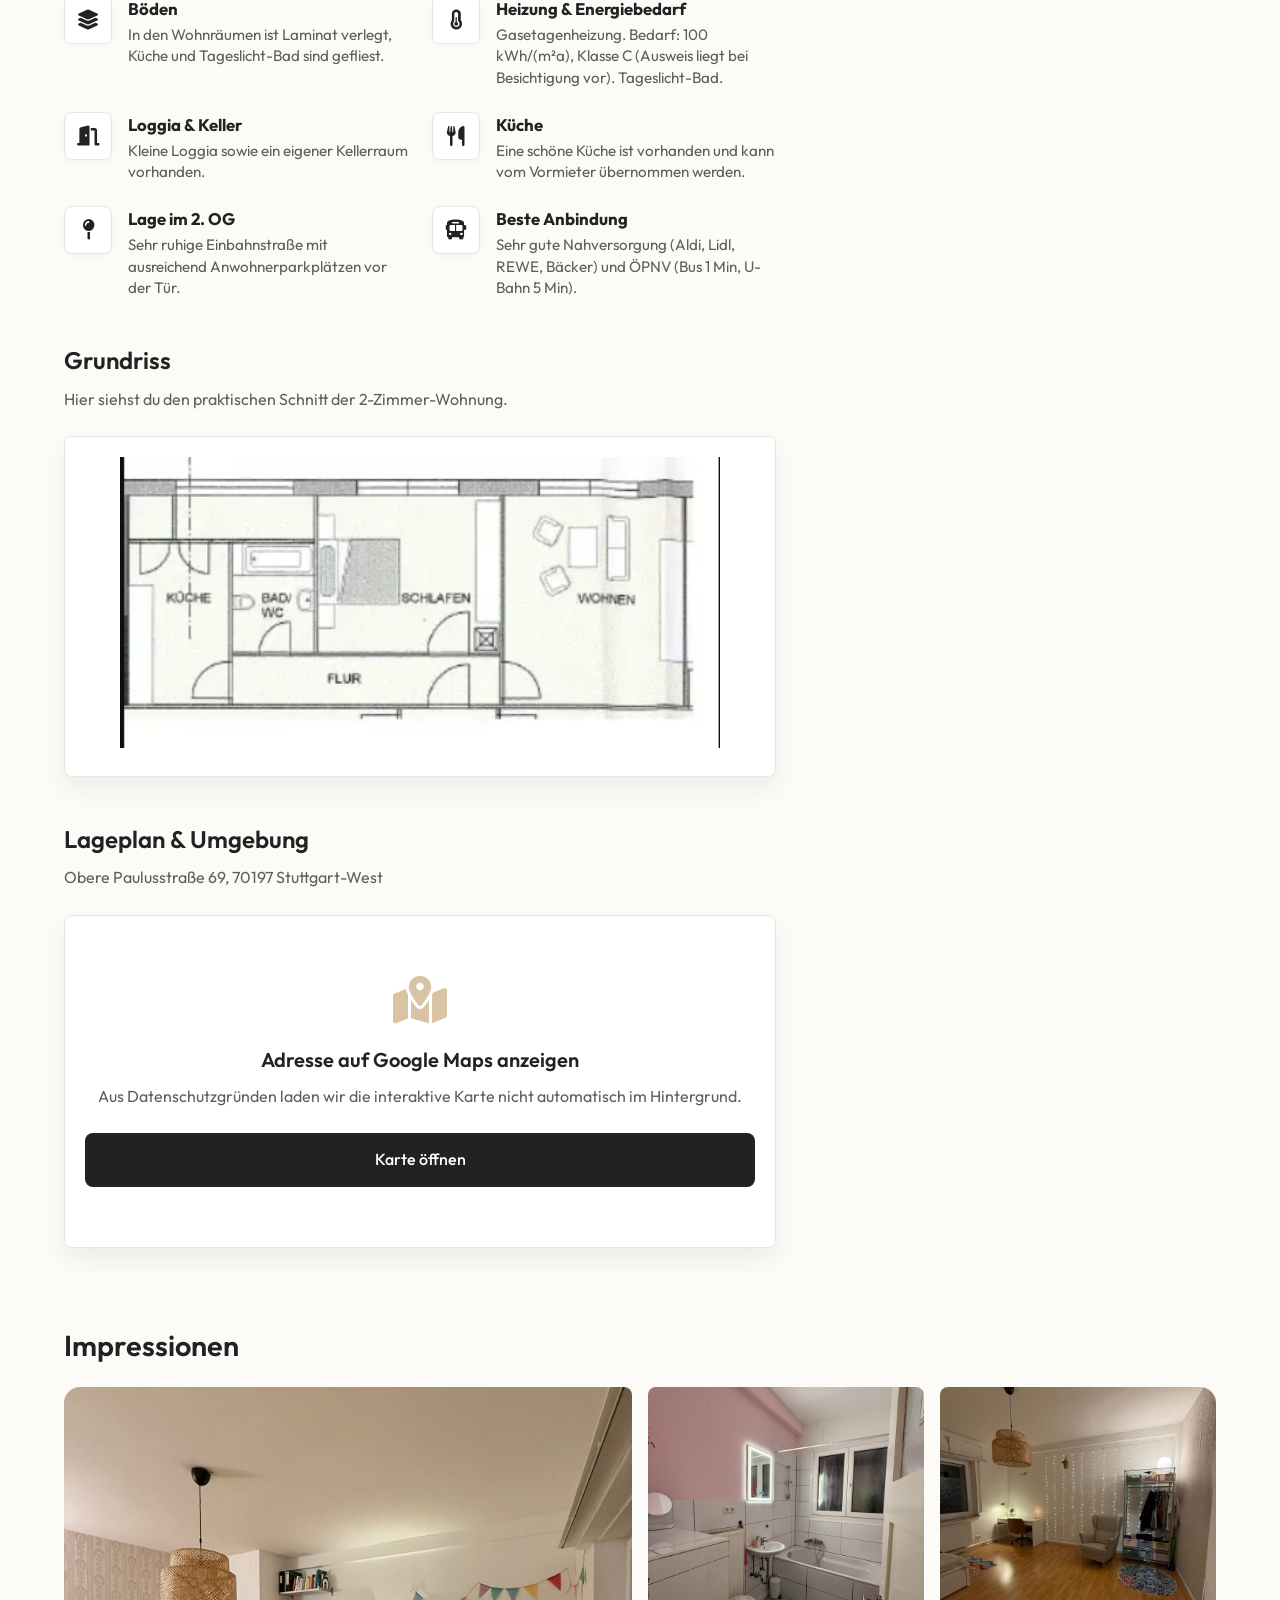
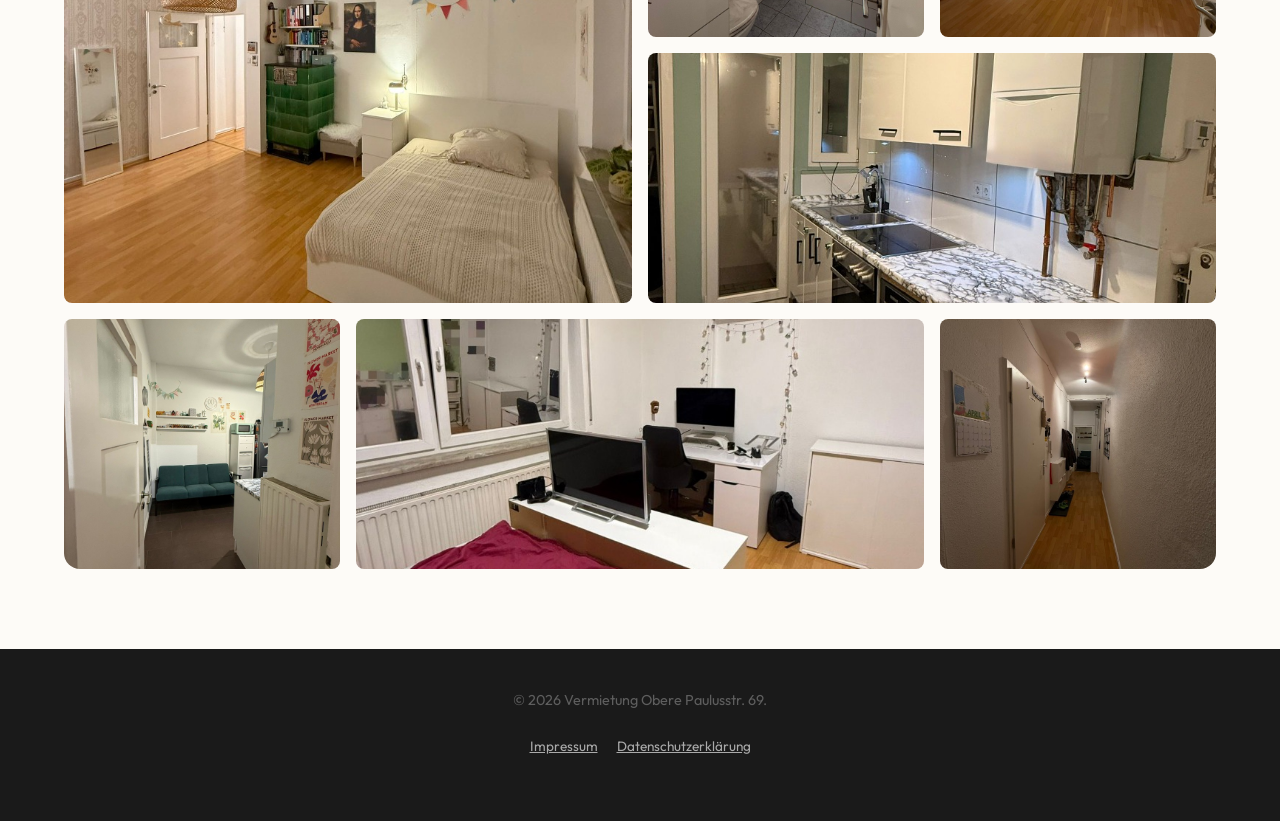
==== commit 0b20117c: "Update NK to 85€" ====
--- a/index.html
+++ b/index.html
@@ -73,7 +73,7 @@
                 <div class="fact-icon"><i class="fa-solid fa-euro-sign"></i></div>
                 <div class="fact-text">
                     <span class="fact-label">Kaltmiete</span>
-                    <span class="fact-value">1.130 € <br><small>+ 80 € NK-Vorauszahlung</small></span>
+                    <span class="fact-value">1.130 € <br><small>+ 85 € NK-Vorauszahlung</small></span>
                 </div>
             </div>
         </div>
